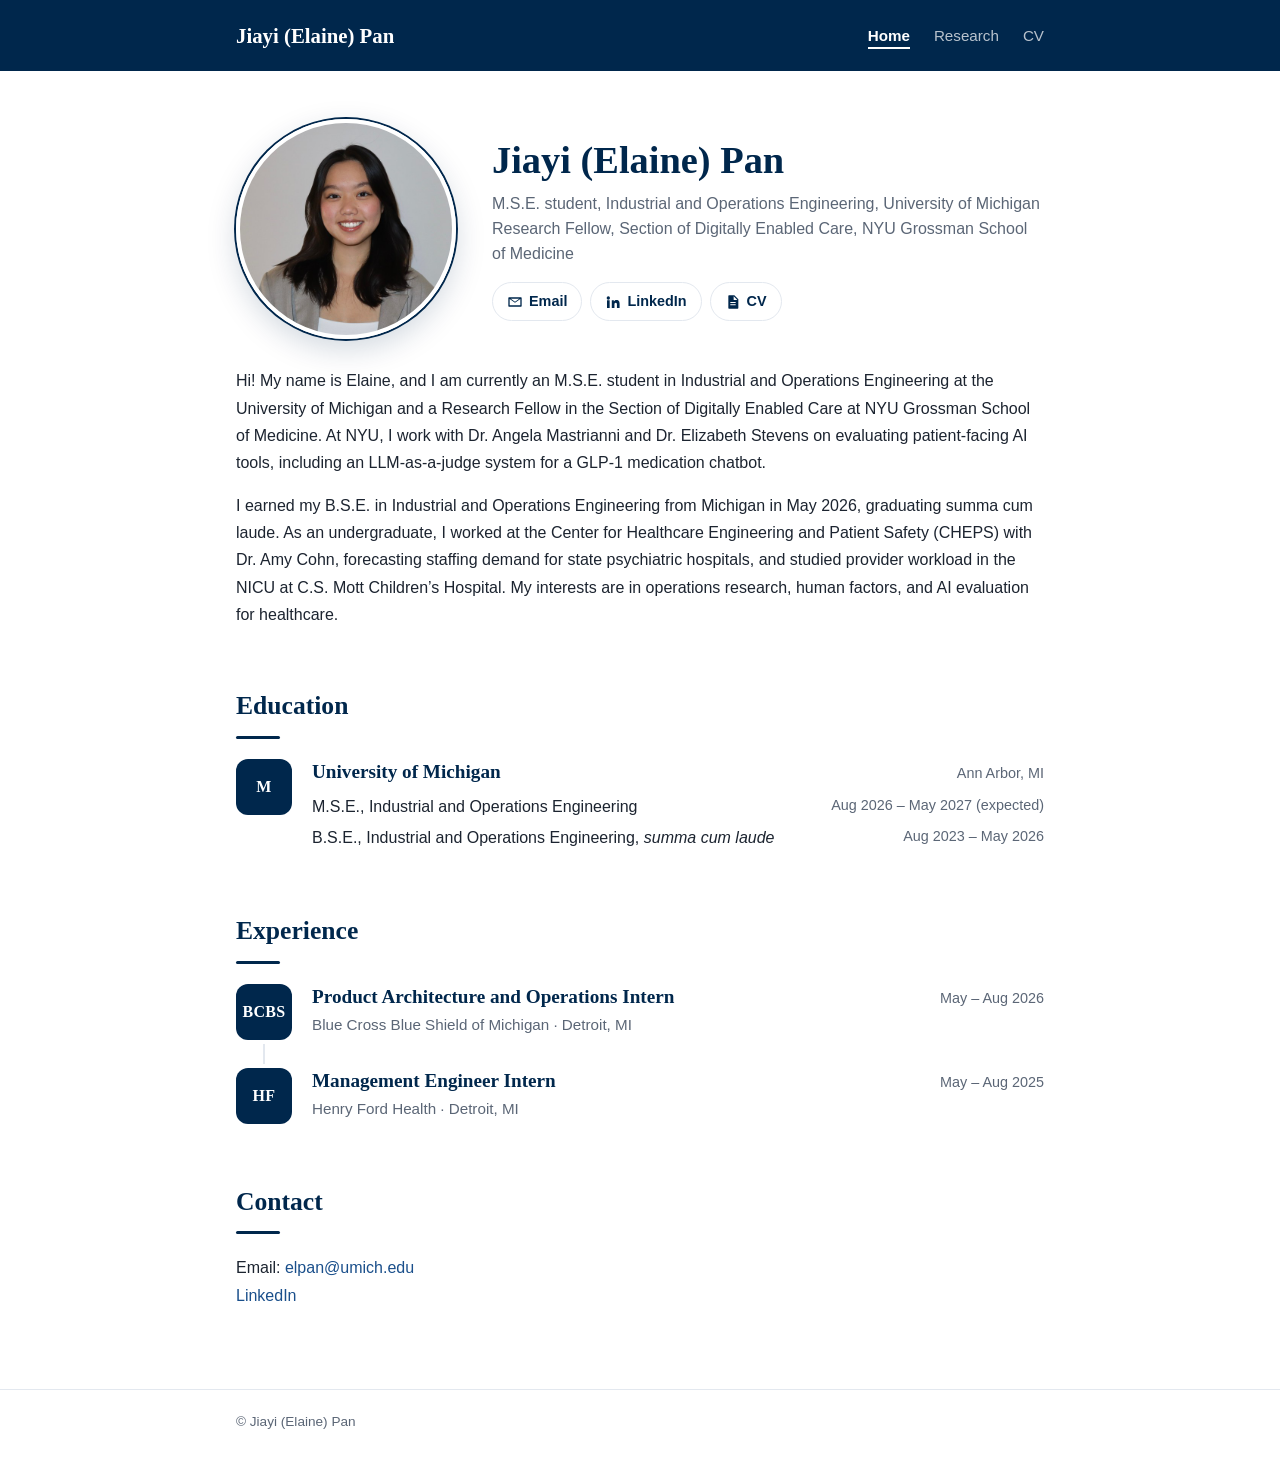
==== index.html @ a6ec43b1 "Restyle site in Michigan blue with timeline and project cards - Michigan blue header, accents and he" ====
<!doctype html>
<html lang="en">
<head>
  <meta charset="utf-8">
  <meta name="viewport" content="width=device-width, initial-scale=1">
  <title>Jiayi (Elaine) Pan</title>
  <meta name="description" content="Jiayi (Elaine) Pan: M.S.E. student in Industrial and Operations Engineering at the University of Michigan and Research Fellow at NYU Grossman School of Medicine.">
  <link rel="preload" href="assets/fonts/newsreader-latin-600-normal.woff2" as="font" type="font/woff2" crossorigin>
  <link rel="stylesheet" href="assets/css/style.css">
</head>
<body>
  <header class="site-header">
    <div class="inner">
      <a class="site-title" href="./">Jiayi (Elaine) Pan</a>
      <nav class="site-nav">
        <a href="./" aria-current="page">Home</a>
        <a href="research.html">Research</a>
        <a href="cv.html">CV</a>
      </nav>
    </div>
  </header>

  <main>
    <section class="profile">
      <img src="assets/img/profile.jpg" alt="Photo of Jiayi (Elaine) Pan" onerror="this.remove()">
      <div>
        <h1>Jiayi (Elaine) Pan</h1>
        <p class="subtitle">M.S.E. student, Industrial and Operations Engineering, University of Michigan<br>
          Research Fellow, Section of Digitally Enabled Care, NYU Grossman School of Medicine</p>
        <div class="links">
          <a href="mailto:elpan@umich.edu"><svg viewBox="0 0 24 24" aria-hidden="true"><path d="M3 5h18a1 1 0 0 1 1 1v12a1 1 0 0 1-1 1H3a1 1 0 0 1-1-1V6a1 1 0 0 1 1-1Zm1 2.4V17h16V7.4l-8 5.6-8-5.6ZM5.6 7 12 11.5 18.4 7H5.6Z"/></svg>Email</a>
          <a href="https://www.linkedin.com/in/elaine-pan-384683247"><svg viewBox="0 0 24 24" aria-hidden="true"><path d="M4.98 3.5a2.5 2.5 0 1 1 0 5 2.5 2.5 0 0 1 0-5ZM3 9.5h4V21H3V9.5Zm6.5 0h3.8v1.6h.06c.53-1 1.83-2.06 3.77-2.06 4.03 0 4.77 2.65 4.77 6.1V21h-4v-5.2c0-1.24-.02-2.84-1.73-2.84-1.73 0-2 1.35-2 2.75V21h-4V9.5Z"/></svg>LinkedIn</a>
          <a href="cv.html"><svg viewBox="0 0 24 24" aria-hidden="true"><path d="M6 2h8l6 6v13a1 1 0 0 1-1 1H6a1 1 0 0 1-1-1V3a1 1 0 0 1 1-1Zm7 1.5V9h5.5L13 3.5ZM8 12v1.6h8V12H8Zm0 3.4V17h8v-1.6H8Z"/></svg>CV</a>
        </div>
      </div>
    </section>

    <p>Hi! My name is Elaine, and I am currently an M.S.E. student in Industrial and Operations Engineering at the University of Michigan and a Research Fellow in the Section of Digitally Enabled Care at NYU Grossman School of Medicine. At NYU, I work with Dr. Angela Mastrianni and Dr. Elizabeth Stevens on evaluating patient-facing AI tools, including an LLM-as-a-judge system for a GLP-1 medication chatbot.</p>
    <p>I earned my B.S.E. in Industrial and Operations Engineering from Michigan in May 2026, graduating summa cum laude. As an undergraduate, I worked at the Center for Healthcare Engineering and Patient Safety (CHEPS) with Dr. Amy Cohn, forecasting staffing demand for state psychiatric hospitals, and studied provider workload in the NICU at C.S. Mott Children&rsquo;s Hospital. My interests are in operations research, human factors, and AI evaluation for healthcare.</p>

    <h2>Education</h2>
    <ol class="timeline">
      <li>
        <div class="tl-logo" aria-hidden="true">M<img src="assets/img/logos/umich.png" alt="" onerror="this.remove()"></div>
        <div class="tl-body">
          <div class="tl-head"><h3>University of Michigan</h3><span class="tl-date">Ann Arbor, MI</span></div>
          <ul class="tl-degrees">
            <li><span>M.S.E., Industrial and Operations Engineering</span><span class="tl-date">Aug 2026 &ndash; May 2027 (expected)</span></li>
            <li><span>B.S.E., Industrial and Operations Engineering, <em>summa cum laude</em></span><span class="tl-date">Aug 2023 &ndash; May 2026</span></li>
          </ul>
        </div>
      </li>
    </ol>

    <h2>Experience</h2>
    <ol class="timeline">
      <li>
        <div class="tl-logo" aria-hidden="true">BCBS<img src="assets/img/logos/bcbsm.png" alt="" onerror="this.remove()"></div>
        <div class="tl-body">
          <div class="tl-head"><h3>Product Architecture and Operations Intern</h3><span class="tl-date">May &ndash; Aug 2026</span></div>
          <p class="tl-sub">Blue Cross Blue Shield of Michigan &middot; Detroit, MI</p>
        </div>
      </li>
      <li>
        <div class="tl-logo" aria-hidden="true">HF<img src="assets/img/logos/henryford.png" alt="" onerror="this.remove()"></div>
        <div class="tl-body">
          <div class="tl-head"><h3>Management Engineer Intern</h3><span class="tl-date">May &ndash; Aug 2025</span></div>
          <p class="tl-sub">Henry Ford Health &middot; Detroit, MI</p>
        </div>
      </li>
    </ol>

    <h2>Contact</h2>
    <p>
      Email: <a href="mailto:elpan@umich.edu">elpan@umich.edu</a><br>
      <a href="https://www.linkedin.com/in/elaine-pan-384683247">LinkedIn</a>
    </p>
  </main>

  <footer class="site-footer">
    <div class="inner">&copy; Jiayi (Elaine) Pan</div>
  </footer>
</body>
</html>
---- assets/css/style.css ----
@font-face {
  font-family: "Newsreader";
  src: url("../fonts/newsreader-latin-500-normal.woff2") format("woff2");
  font-weight: 500;
  font-display: swap;
}
@font-face {
  font-family: "Newsreader";
  src: url("../fonts/newsreader-latin-600-normal.woff2") format("woff2");
  font-weight: 600;
  font-display: swap;
}
@font-face {
  font-family: "Inter";
  src: url("../fonts/inter-latin-400-normal.woff2") format("woff2");
  font-weight: 400;
  font-display: swap;
}
@font-face {
  font-family: "Inter";
  src: url("../fonts/inter-latin-600-normal.woff2") format("woff2");
  font-weight: 600;
  font-display: swap;
}

:root {
  --blue: #00274c;        /* Michigan blue */
  --bg: #ffffff;
  --surface: #f5f7fa;
  --text: #1c2430;
  --muted: #5b6676;
  --heading: var(--blue);
  --accent: var(--blue);
  --link: #1a4f8b;
  --border: #e3e8ef;
  --header-bg: var(--blue);
  --header-text: #ffffff;
  --serif: "Newsreader", Georgia, "Times New Roman", serif;
  --sans: "Inter", -apple-system, BlinkMacSystemFont, "Segoe UI", Roboto, "Helvetica Neue", Arial, sans-serif;
}
@media (prefers-color-scheme: dark) {
  :root {
    --bg: #0d1520;
    --surface: #152132;
    --text: #e4e9f0;
    --muted: #9aa8ba;
    --heading: #cfe0f5;
    --accent: #7fa6d6;
    --link: #8db8ec;
    --border: #243246;
    --header-bg: #00274c;
  }
}

* { box-sizing: border-box; }
html { -webkit-text-size-adjust: 100%; }
body {
  margin: 0;
  background: var(--bg);
  color: var(--text);
  font: 16px/1.7 var(--sans);
}
a { color: var(--link); text-decoration: none; }
a:hover { text-decoration: underline; }

/* Header */
.site-header { background: var(--header-bg); }
.site-header .inner,
main,
.site-footer .inner {
  max-width: 840px;
  margin: 0 auto;
  padding: 0 16px;
}
.site-header .inner {
  display: flex;
  flex-wrap: wrap;
  align-items: center;
  justify-content: space-between;
  gap: 8px 24px;
  padding-top: 18px;
  padding-bottom: 18px;
}
.site-title {
  font-family: var(--serif);
  font-weight: 600;
  font-size: 1.3rem;
  color: var(--header-text);
}
.site-title:hover { text-decoration: none; }
.site-nav { display: flex; flex-wrap: wrap; gap: 4px 24px; }
.site-nav a { color: rgba(255, 255, 255, 0.72); font-size: 0.95rem; }
.site-nav a:hover { color: #fff; text-decoration: none; }
.site-nav a[aria-current="page"] {
  color: #fff;
  font-weight: 600;
  box-shadow: inset 0 -2px 0 #fff;
}

/* Type */
main { padding-top: 48px; padding-bottom: 64px; }
h1, h2, h3 { font-family: var(--serif); color: var(--heading); font-weight: 600; }
h1 { font-size: 2.4rem; line-height: 1.15; margin: 0 0 10px; }
h2 {
  font-size: 1.6rem;
  margin: 56px 0 20px;
}
h2::after {
  content: "";
  display: block;
  width: 44px;
  height: 3px;
  margin-top: 8px;
  background: var(--accent);
  border-radius: 2px;
}
h3 { font-size: 1.2rem; line-height: 1.35; margin: 0; }

/* Profile */
.profile {
  display: flex;
  gap: 36px;
  align-items: center;
  margin-bottom: 28px;
}
.profile img {
  width: 220px;
  height: 220px;
  object-fit: cover;
  border-radius: 50%;
  flex-shrink: 0;
  border: 4px solid var(--bg);
  box-shadow: 0 0 0 2px var(--accent), 0 10px 30px rgba(0, 39, 76, 0.18);
}
.profile .subtitle { color: var(--muted); margin: 0 0 16px; line-height: 1.55; }
.links { display: flex; flex-wrap: wrap; gap: 8px; }
.links a {
  display: inline-flex;
  align-items: center;
  gap: 6px;
  padding: 6px 14px;
  border: 1px solid var(--border);
  border-radius: 999px;
  color: var(--accent);
  font-size: 0.9rem;
  font-weight: 600;
  transition: background 0.15s, color 0.15s, border-color 0.15s;
}
.links a:hover {
  background: var(--accent);
  border-color: var(--accent);
  color: var(--bg);
  text-decoration: none;
}
.links svg { width: 16px; height: 16px; fill: currentColor; }
@media (max-width: 640px) {
  .profile { flex-direction: column; text-align: center; gap: 24px; }
  .links { justify-content: center; }
  h1 { font-size: 2rem; }
}

/* Timeline (education, experience) */
.timeline { list-style: none; margin: 0; padding: 0; position: relative; }
.timeline > li {
  position: relative;
  display: flex;
  gap: 20px;
  padding-bottom: 28px;
}
.timeline > li:last-child { padding-bottom: 0; }
.timeline > li:not(:last-child)::before {
  content: "";
  position: absolute;
  left: 27px;
  top: 60px;
  bottom: 4px;
  width: 2px;
  background: var(--border);
}
.tl-logo {
  position: relative;
  flex-shrink: 0;
  width: 56px;
  height: 56px;
  border-radius: 12px;
  background: var(--blue);
  color: #fff;
  display: grid;
  place-items: center;
  font-family: var(--serif);
  font-weight: 600;
  font-size: 1rem;
  letter-spacing: 0.02em;
  overflow: hidden;
}
.tl-logo img {
  position: absolute;
  inset: 0;
  width: 100%;
  height: 100%;
  object-fit: contain;
  background: #fff;
  padding: 6px;
}
.tl-body { flex: 1; min-width: 0; }
.tl-head {
  display: flex;
  flex-wrap: wrap;
  justify-content: space-between;
  align-items: baseline;
  gap: 0 16px;
}
.tl-date { color: var(--muted); font-size: 0.9rem; white-space: nowrap; }
.tl-sub { color: var(--muted); margin: 2px 0 0; font-size: 0.95rem; }
.tl-degrees { list-style: none; margin: 6px 0 0; padding: 0; }
.tl-degrees li {
  display: flex;
  flex-wrap: wrap;
  justify-content: space-between;
  gap: 0 16px;
  padding: 2px 0;
}

/* Research */
.entries { padding-left: 20px; margin: 0; }
.entries li { margin: 6px 0; }

.project {
  background: var(--surface);
  border: 1px solid var(--border);
  border-left: 4px solid var(--accent);
  border-radius: 10px;
  padding: 22px 24px;
  margin: 0 0 20px;
}
.project .meta {
  display: flex;
  flex-wrap: wrap;
  justify-content: space-between;
  gap: 0 16px;
  color: var(--muted);
  font-size: 0.92rem;
  margin: 6px 0 0;
}
.project .date { white-space: nowrap; }
.project .advisors { color: var(--muted); font-size: 0.92rem; margin: 2px 0 0; }
.project .desc { margin: 12px 0 0; }

h2 + h3.pub-group, .pub-group { font-size: 1.1rem; margin: 28px 0 10px; }
h2 + .pub-group { margin-top: 0; }
.pubs { list-style: none; padding: 0; margin: 0; }
.pubs li {
  padding: 12px 0 12px 16px;
  border-left: 2px solid var(--border);
  margin-bottom: 8px;
}
.pubs .me { font-weight: 600; color: var(--heading); }
.pubs .venue { display: block; color: var(--muted); font-size: 0.92rem; margin-top: 2px; }

/* CV */
.cv-frame {
  width: 100%;
  height: 80vh;
  border: 1px solid var(--border);
  border-radius: 10px;
  margin-top: 16px;
}

/* Footer */
.site-footer { border-top: 1px solid var(--border); color: var(--muted); font-size: 0.85rem; }
.site-footer .inner { padding-top: 20px; padding-bottom: 28px; }
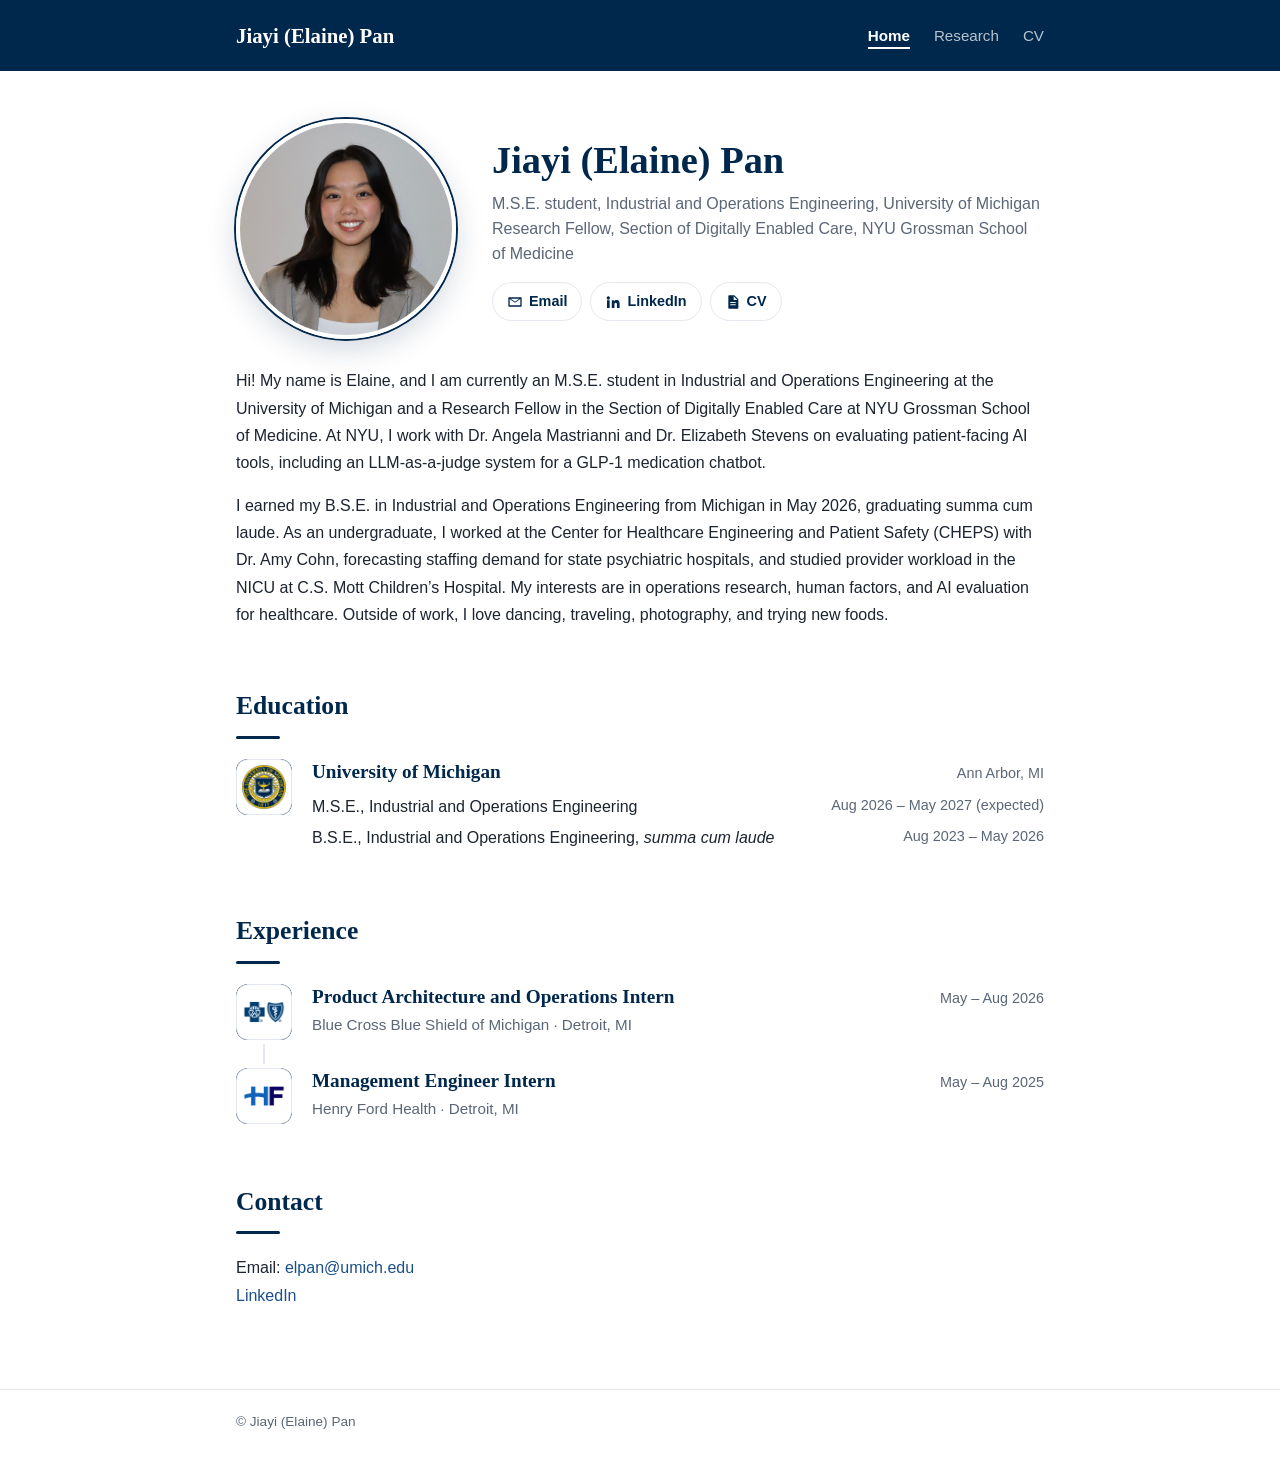
==== commit 11ddcc23: "Add hobbies to bio Co-Authored-By: Claude Opus 5.5 <noreply@anthropic.com> Claude-Session: https://c" ====
--- a/index.html
+++ b/index.html
@@ -36,7 +36,7 @@
     </section>
 
     <p>Hi! My name is Elaine, and I am currently an M.S.E. student in Industrial and Operations Engineering at the University of Michigan and a Research Fellow in the Section of Digitally Enabled Care at NYU Grossman School of Medicine. At NYU, I work with Dr. Angela Mastrianni and Dr. Elizabeth Stevens on evaluating patient-facing AI tools, including an LLM-as-a-judge system for a GLP-1 medication chatbot.</p>
-    <p>I earned my B.S.E. in Industrial and Operations Engineering from Michigan in May 2026, graduating summa cum laude. As an undergraduate, I worked at the Center for Healthcare Engineering and Patient Safety (CHEPS) with Dr. Amy Cohn, forecasting staffing demand for state psychiatric hospitals, and studied provider workload in the NICU at C.S. Mott Children&rsquo;s Hospital. My interests are in operations research, human factors, and AI evaluation for healthcare.</p>
+    <p>I earned my B.S.E. in Industrial and Operations Engineering from Michigan in May 2026, graduating summa cum laude. As an undergraduate, I worked at the Center for Healthcare Engineering and Patient Safety (CHEPS) with Dr. Amy Cohn, forecasting staffing demand for state psychiatric hospitals, and studied provider workload in the NICU at C.S. Mott Children&rsquo;s Hospital. My interests are in operations research, human factors, and AI evaluation for healthcare. Outside of work, I love dancing, traveling, photography, and trying new foods.</p>
 
     <h2>Education</h2>
     <ol class="timeline">
--- a/assets/css/style.css
+++ b/assets/css/style.css
@@ -200,7 +200,9 @@
   height: 100%;
   object-fit: contain;
   background: #fff;
-  padding: 6px;
+  padding: 5px;
+  border: 1px solid var(--border);
+  border-radius: 12px;
 }
 .tl-body { flex: 1; min-width: 0; }
 .tl-head {
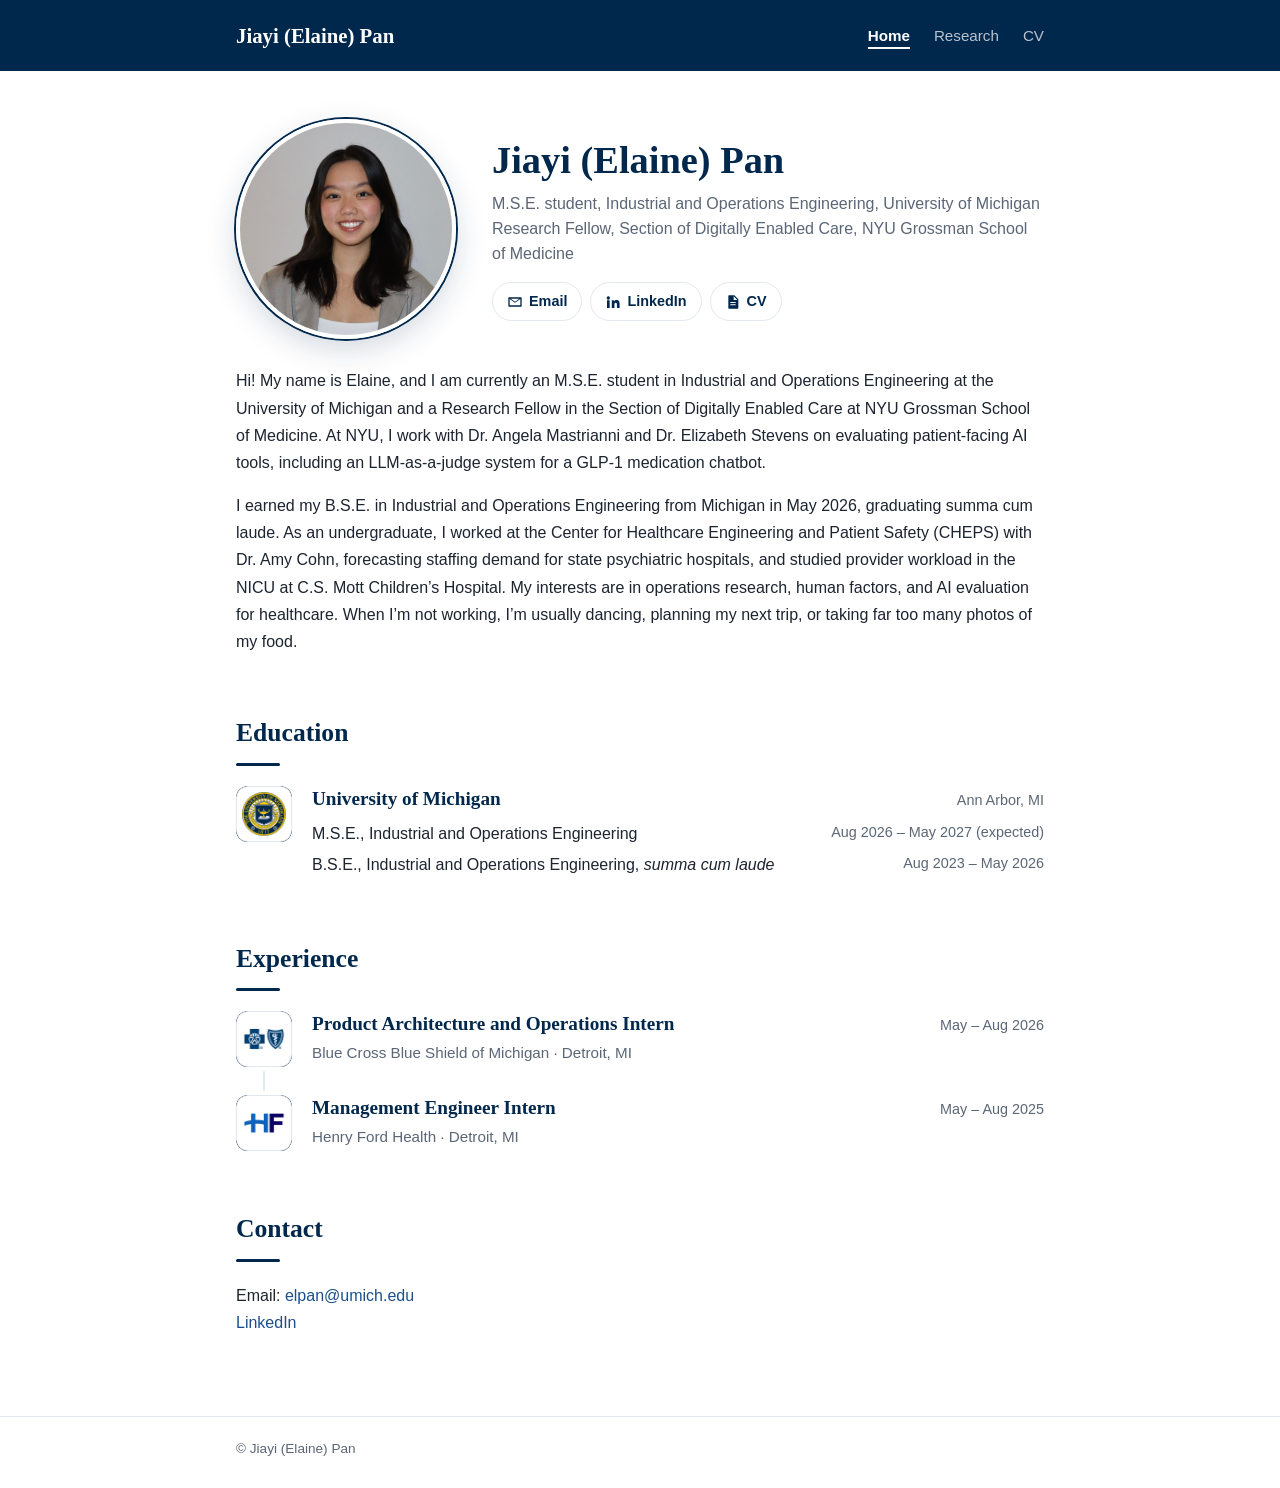
==== commit 13973fc9: "Update fun sentence in bio Co-Authored-By: Claude Opus 5.5 <noreply@anthropic.com> Claude-Session: h" ====
--- a/index.html
+++ b/index.html
@@ -6,7 +6,7 @@
   <title>Jiayi (Elaine) Pan</title>
   <meta name="description" content="Jiayi (Elaine) Pan: M.S.E. student in Industrial and Operations Engineering at the University of Michigan and Research Fellow at NYU Grossman School of Medicine.">
   <link rel="preload" href="assets/fonts/newsreader-latin-600-normal.woff2" as="font" type="font/woff2" crossorigin>
-  <link rel="stylesheet" href="assets/css/style.css">
+  <link rel="stylesheet" href="assets/css/style.css?v=2">
 </head>
 <body>
   <header class="site-header">
@@ -36,7 +36,7 @@
     </section>
 
     <p>Hi! My name is Elaine, and I am currently an M.S.E. student in Industrial and Operations Engineering at the University of Michigan and a Research Fellow in the Section of Digitally Enabled Care at NYU Grossman School of Medicine. At NYU, I work with Dr. Angela Mastrianni and Dr. Elizabeth Stevens on evaluating patient-facing AI tools, including an LLM-as-a-judge system for a GLP-1 medication chatbot.</p>
-    <p>I earned my B.S.E. in Industrial and Operations Engineering from Michigan in May 2026, graduating summa cum laude. As an undergraduate, I worked at the Center for Healthcare Engineering and Patient Safety (CHEPS) with Dr. Amy Cohn, forecasting staffing demand for state psychiatric hospitals, and studied provider workload in the NICU at C.S. Mott Children&rsquo;s Hospital. My interests are in operations research, human factors, and AI evaluation for healthcare. Outside of work, I love dancing, traveling, photography, and trying new foods.</p>
+    <p>I earned my B.S.E. in Industrial and Operations Engineering from Michigan in May 2026, graduating summa cum laude. As an undergraduate, I worked at the Center for Healthcare Engineering and Patient Safety (CHEPS) with Dr. Amy Cohn, forecasting staffing demand for state psychiatric hospitals, and studied provider workload in the NICU at C.S. Mott Children&rsquo;s Hospital. My interests are in operations research, human factors, and AI evaluation for healthcare. When I&rsquo;m not working, I&rsquo;m usually dancing, planning my next trip, or taking far too many photos of my food.</p>
 
     <h2>Education</h2>
     <ol class="timeline">
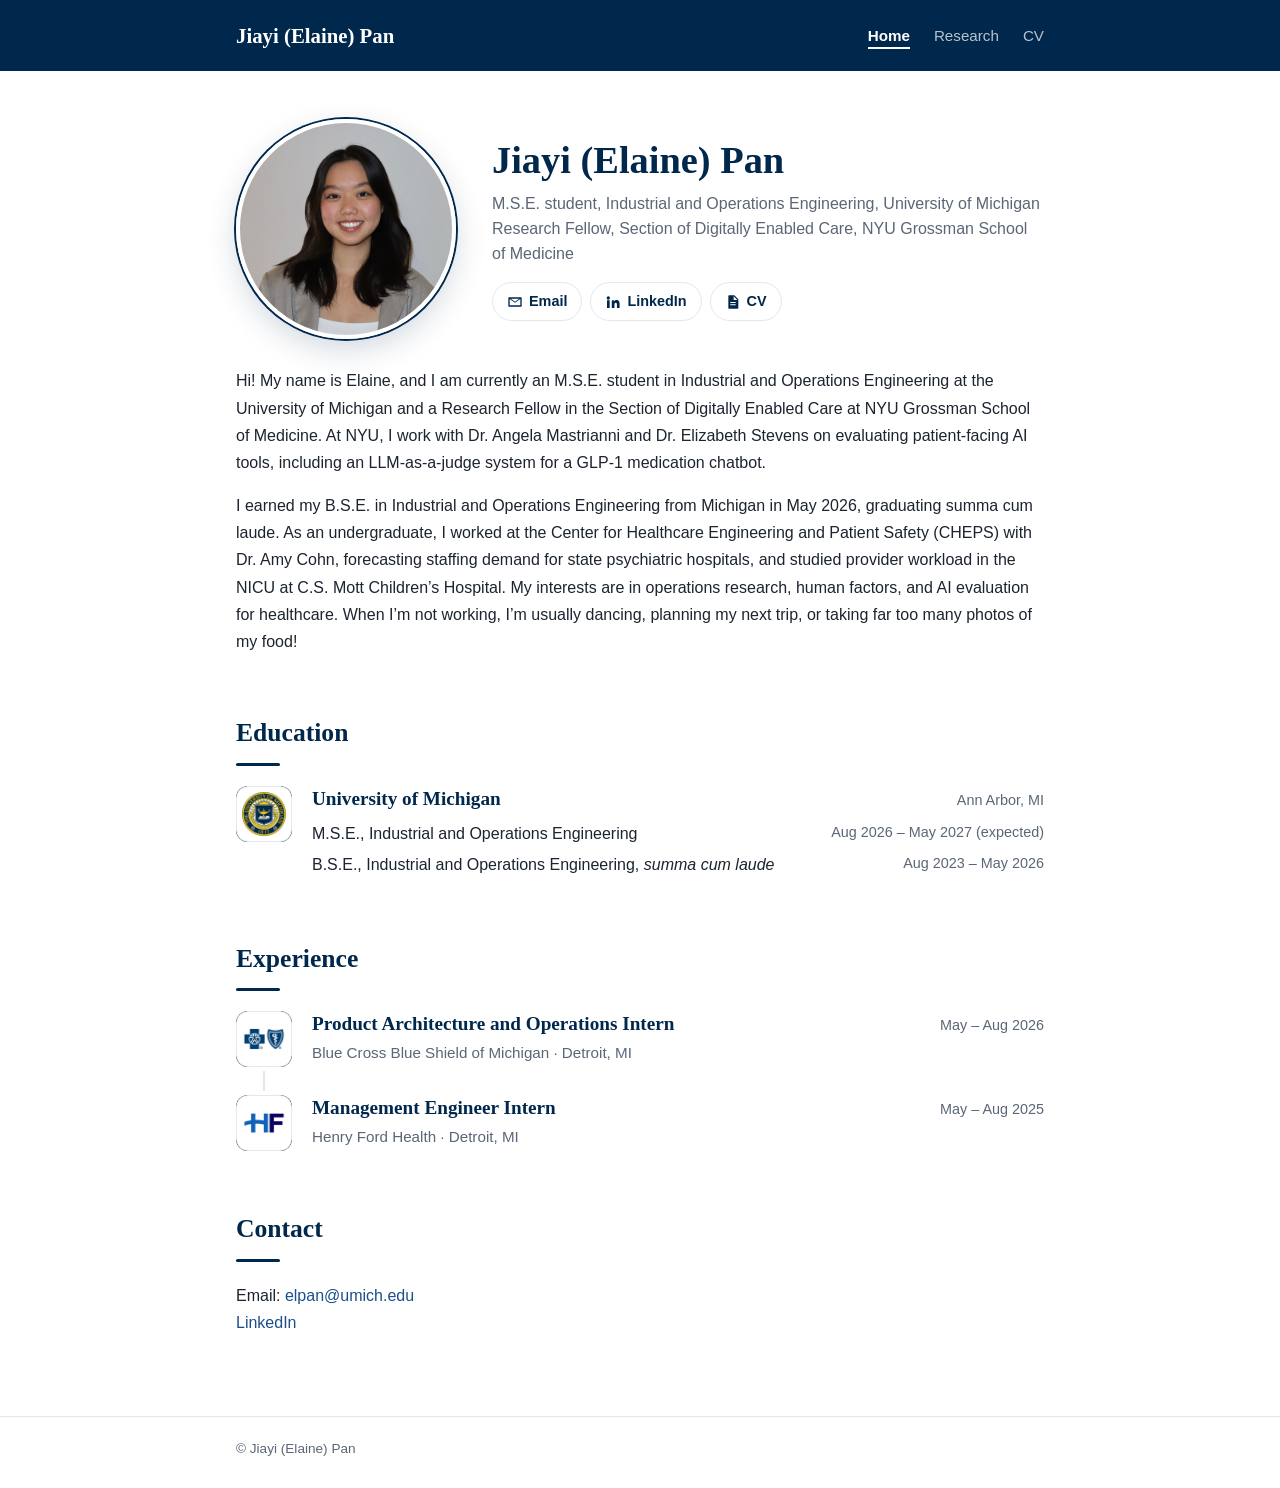
==== commit 7a27a5c0: "End bio fun sentence with an exclamation mark Co-Authored-By: Claude Opus 5.5 <noreply@anthropic.com" ====
--- a/index.html
+++ b/index.html
@@ -36,7 +36,7 @@
     </section>
 
     <p>Hi! My name is Elaine, and I am currently an M.S.E. student in Industrial and Operations Engineering at the University of Michigan and a Research Fellow in the Section of Digitally Enabled Care at NYU Grossman School of Medicine. At NYU, I work with Dr. Angela Mastrianni and Dr. Elizabeth Stevens on evaluating patient-facing AI tools, including an LLM-as-a-judge system for a GLP-1 medication chatbot.</p>
-    <p>I earned my B.S.E. in Industrial and Operations Engineering from Michigan in May 2026, graduating summa cum laude. As an undergraduate, I worked at the Center for Healthcare Engineering and Patient Safety (CHEPS) with Dr. Amy Cohn, forecasting staffing demand for state psychiatric hospitals, and studied provider workload in the NICU at C.S. Mott Children&rsquo;s Hospital. My interests are in operations research, human factors, and AI evaluation for healthcare. When I&rsquo;m not working, I&rsquo;m usually dancing, planning my next trip, or taking far too many photos of my food.</p>
+    <p>I earned my B.S.E. in Industrial and Operations Engineering from Michigan in May 2026, graduating summa cum laude. As an undergraduate, I worked at the Center for Healthcare Engineering and Patient Safety (CHEPS) with Dr. Amy Cohn, forecasting staffing demand for state psychiatric hospitals, and studied provider workload in the NICU at C.S. Mott Children&rsquo;s Hospital. My interests are in operations research, human factors, and AI evaluation for healthcare. When I&rsquo;m not working, I&rsquo;m usually dancing, planning my next trip, or taking far too many photos of my food!</p>
 
     <h2>Education</h2>
     <ol class="timeline">
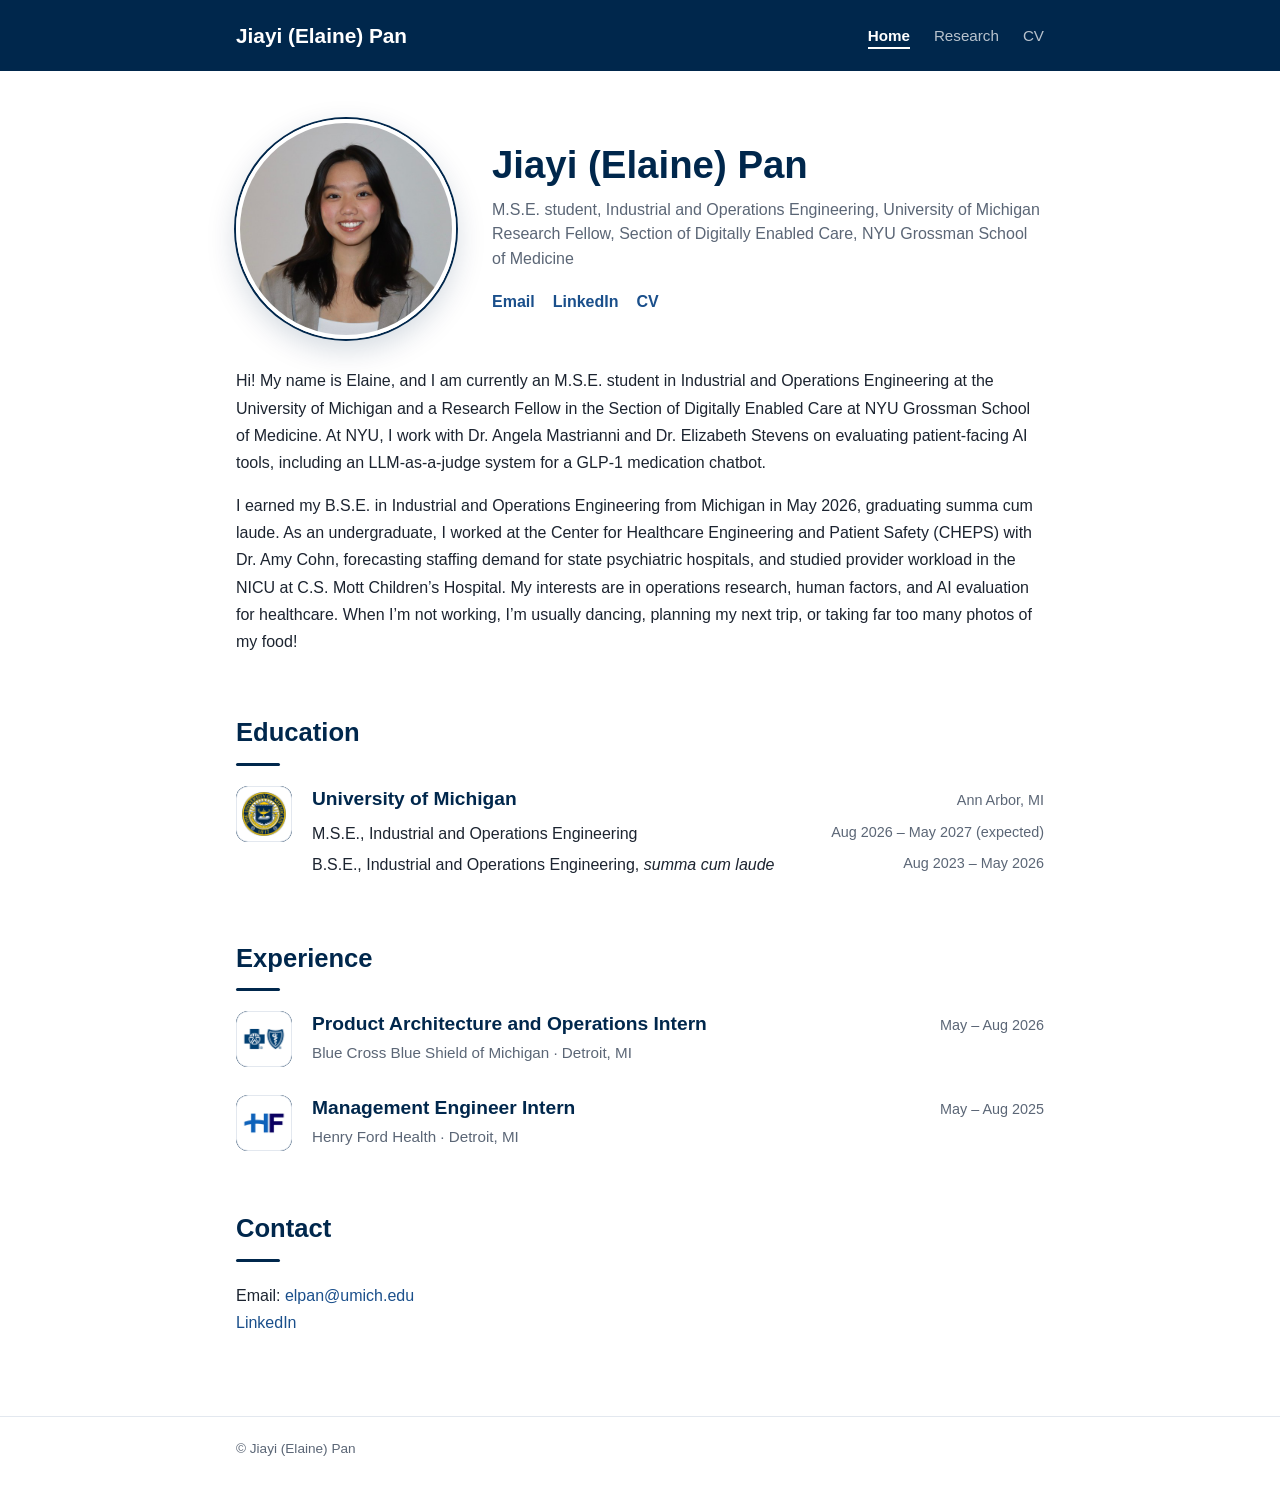
==== commit 6039eae4: "Simplify styling: plain text links, system font, no project boxes - Email/LinkedIn/CV back to plain " ====
--- a/index.html
+++ b/index.html
@@ -5,8 +5,7 @@
   <meta name="viewport" content="width=device-width, initial-scale=1">
   <title>Jiayi (Elaine) Pan</title>
   <meta name="description" content="Jiayi (Elaine) Pan: M.S.E. student in Industrial and Operations Engineering at the University of Michigan and Research Fellow at NYU Grossman School of Medicine.">
-  <link rel="preload" href="assets/fonts/newsreader-latin-600-normal.woff2" as="font" type="font/woff2" crossorigin>
-  <link rel="stylesheet" href="assets/css/style.css?v=2">
+  <link rel="stylesheet" href="assets/css/style.css?v=3">
 </head>
 <body>
   <header class="site-header">
@@ -28,9 +27,9 @@
         <p class="subtitle">M.S.E. student, Industrial and Operations Engineering, University of Michigan<br>
           Research Fellow, Section of Digitally Enabled Care, NYU Grossman School of Medicine</p>
         <div class="links">
-          <a href="mailto:elpan@umich.edu"><svg viewBox="0 0 24 24" aria-hidden="true"><path d="M3 5h18a1 1 0 0 1 1 1v12a1 1 0 0 1-1 1H3a1 1 0 0 1-1-1V6a1 1 0 0 1 1-1Zm1 2.4V17h16V7.4l-8 5.6-8-5.6ZM5.6 7 12 11.5 18.4 7H5.6Z"/></svg>Email</a>
-          <a href="https://www.linkedin.com/in/elaine-pan-384683247"><svg viewBox="0 0 24 24" aria-hidden="true"><path d="M4.98 3.5a2.5 2.5 0 1 1 0 5 2.5 2.5 0 0 1 0-5ZM3 9.5h4V21H3V9.5Zm6.5 0h3.8v1.6h.06c.53-1 1.83-2.06 3.77-2.06 4.03 0 4.77 2.65 4.77 6.1V21h-4v-5.2c0-1.24-.02-2.84-1.73-2.84-1.73 0-2 1.35-2 2.75V21h-4V9.5Z"/></svg>LinkedIn</a>
-          <a href="cv.html"><svg viewBox="0 0 24 24" aria-hidden="true"><path d="M6 2h8l6 6v13a1 1 0 0 1-1 1H6a1 1 0 0 1-1-1V3a1 1 0 0 1 1-1Zm7 1.5V9h5.5L13 3.5ZM8 12v1.6h8V12H8Zm0 3.4V17h8v-1.6H8Z"/></svg>CV</a>
+          <a href="mailto:elpan@umich.edu">Email</a>
+          <a href="https://www.linkedin.com/in/elaine-pan-384683247">LinkedIn</a>
+          <a href="cv.html">CV</a>
         </div>
       </div>
     </section>
--- a/assets/css/style.css
+++ b/assets/css/style.css
@@ -1,32 +1,6 @@
-@font-face {
-  font-family: "Newsreader";
-  src: url("../fonts/newsreader-latin-500-normal.woff2") format("woff2");
-  font-weight: 500;
-  font-display: swap;
-}
-@font-face {
-  font-family: "Newsreader";
-  src: url("../fonts/newsreader-latin-600-normal.woff2") format("woff2");
-  font-weight: 600;
-  font-display: swap;
-}
-@font-face {
-  font-family: "Inter";
-  src: url("../fonts/inter-latin-400-normal.woff2") format("woff2");
-  font-weight: 400;
-  font-display: swap;
-}
-@font-face {
-  font-family: "Inter";
-  src: url("../fonts/inter-latin-600-normal.woff2") format("woff2");
-  font-weight: 600;
-  font-display: swap;
-}
-
 :root {
   --blue: #00274c;        /* Michigan blue */
   --bg: #ffffff;
-  --surface: #f5f7fa;
   --text: #1c2430;
   --muted: #5b6676;
   --heading: var(--blue);
@@ -35,13 +9,11 @@
   --border: #e3e8ef;
   --header-bg: var(--blue);
   --header-text: #ffffff;
-  --serif: "Newsreader", Georgia, "Times New Roman", serif;
-  --sans: "Inter", -apple-system, BlinkMacSystemFont, "Segoe UI", Roboto, "Helvetica Neue", Arial, sans-serif;
+  --sans: -apple-system, BlinkMacSystemFont, "Segoe UI", Roboto, "Helvetica Neue", Arial, sans-serif;
 }
 @media (prefers-color-scheme: dark) {
   :root {
     --bg: #0d1520;
-    --surface: #152132;
     --text: #e4e9f0;
     --muted: #9aa8ba;
     --heading: #cfe0f5;
@@ -82,8 +54,7 @@
   padding-bottom: 18px;
 }
 .site-title {
-  font-family: var(--serif);
-  font-weight: 600;
+    font-weight: 600;
   font-size: 1.3rem;
   color: var(--header-text);
 }
@@ -99,7 +70,7 @@
 
 /* Type */
 main { padding-top: 48px; padding-bottom: 64px; }
-h1, h2, h3 { font-family: var(--serif); color: var(--heading); font-weight: 600; }
+h1, h2, h3 { color: var(--heading); font-weight: 600; }
 h1 { font-size: 2.4rem; line-height: 1.15; margin: 0 0 10px; }
 h2 {
   font-size: 1.6rem;
@@ -133,26 +104,8 @@
   box-shadow: 0 0 0 2px var(--accent), 0 10px 30px rgba(0, 39, 76, 0.18);
 }
 .profile .subtitle { color: var(--muted); margin: 0 0 16px; line-height: 1.55; }
-.links { display: flex; flex-wrap: wrap; gap: 8px; }
-.links a {
-  display: inline-flex;
-  align-items: center;
-  gap: 6px;
-  padding: 6px 14px;
-  border: 1px solid var(--border);
-  border-radius: 999px;
-  color: var(--accent);
-  font-size: 0.9rem;
-  font-weight: 600;
-  transition: background 0.15s, color 0.15s, border-color 0.15s;
-}
-.links a:hover {
-  background: var(--accent);
-  border-color: var(--accent);
-  color: var(--bg);
-  text-decoration: none;
-}
-.links svg { width: 16px; height: 16px; fill: currentColor; }
+.links { display: flex; flex-wrap: wrap; gap: 6px 18px; }
+.links a { font-weight: 600; }
 @media (max-width: 640px) {
   .profile { flex-direction: column; text-align: center; gap: 24px; }
   .links { justify-content: center; }
@@ -168,15 +121,6 @@
   padding-bottom: 28px;
 }
 .timeline > li:last-child { padding-bottom: 0; }
-.timeline > li:not(:last-child)::before {
-  content: "";
-  position: absolute;
-  left: 27px;
-  top: 60px;
-  bottom: 4px;
-  width: 2px;
-  background: var(--border);
-}
 .tl-logo {
   position: relative;
   flex-shrink: 0;
@@ -187,8 +131,7 @@
   color: #fff;
   display: grid;
   place-items: center;
-  font-family: var(--serif);
-  font-weight: 600;
+    font-weight: 600;
   font-size: 1rem;
   letter-spacing: 0.02em;
   overflow: hidden;
@@ -227,14 +170,7 @@
 .entries { padding-left: 20px; margin: 0; }
 .entries li { margin: 6px 0; }
 
-.project {
-  background: var(--surface);
-  border: 1px solid var(--border);
-  border-left: 4px solid var(--accent);
-  border-radius: 10px;
-  padding: 22px 24px;
-  margin: 0 0 20px;
-}
+.project { margin: 0 0 36px; }
 .project .meta {
   display: flex;
   flex-wrap: wrap;
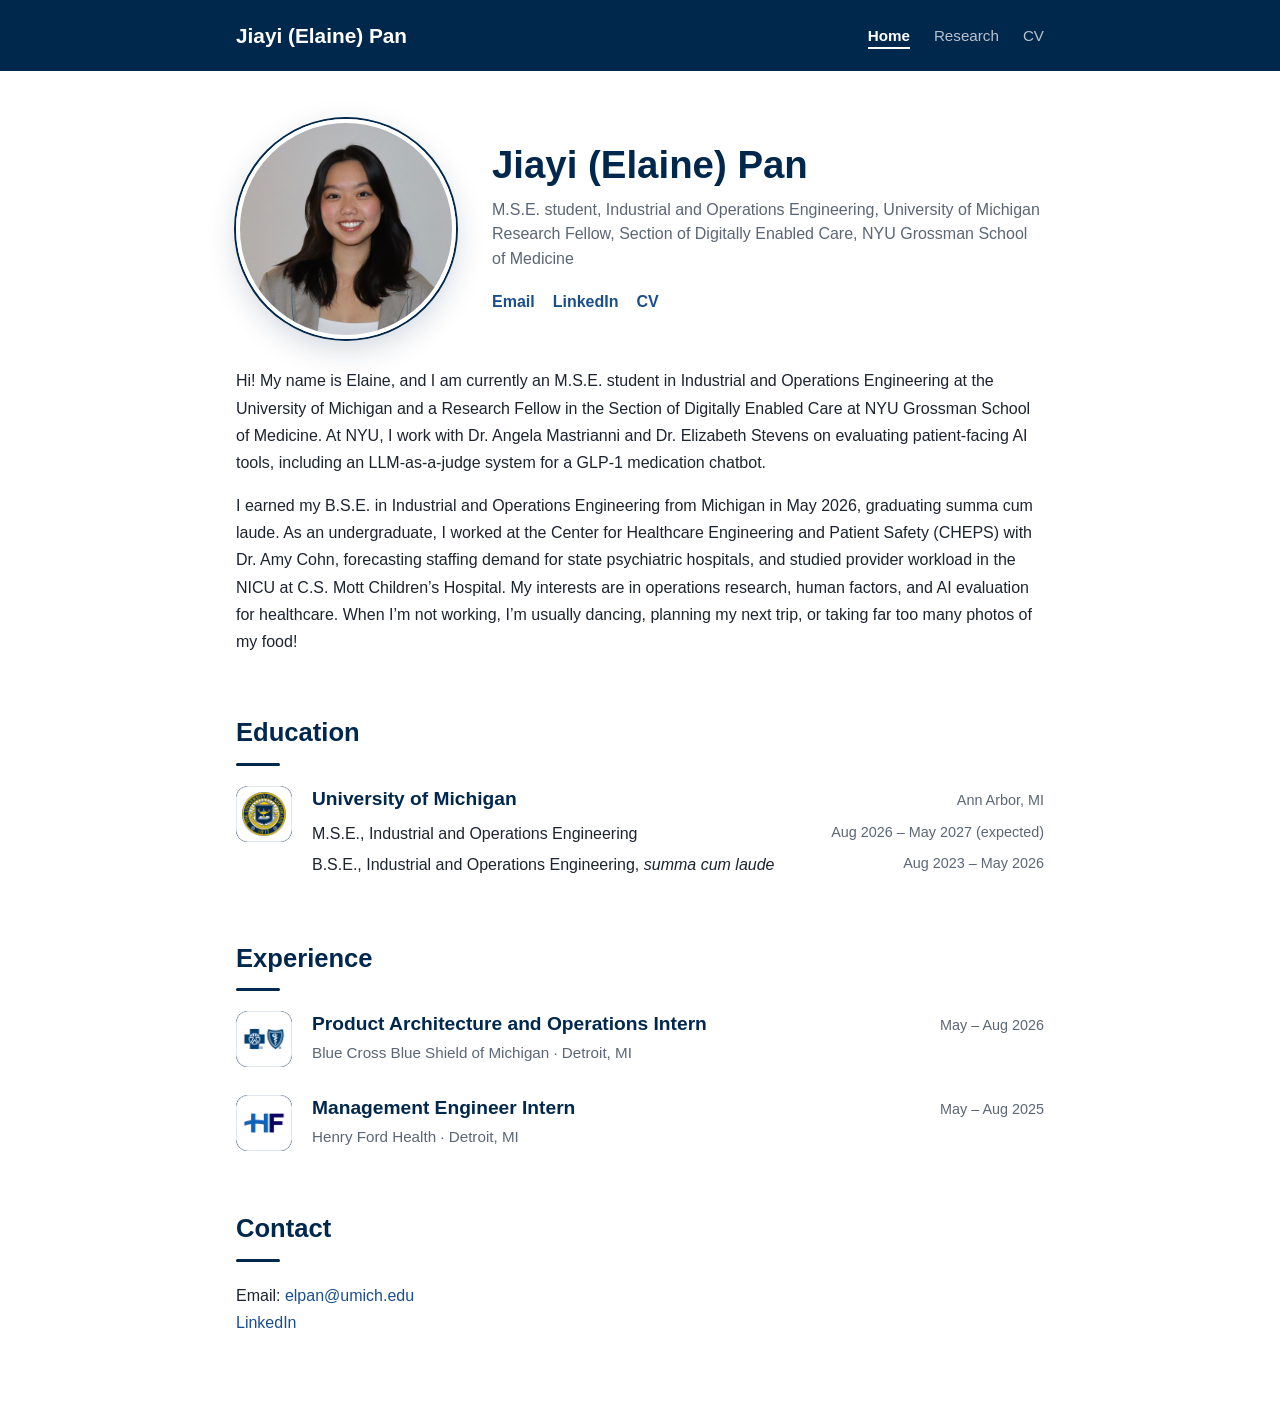
==== commit 1834a57a: "Remove publication side lines and copyright footer Co-Authored-By: Claude Opus 5.5 <noreply@anthropi" ====
--- a/index.html
+++ b/index.html
@@ -5,7 +5,7 @@
   <meta name="viewport" content="width=device-width, initial-scale=1">
   <title>Jiayi (Elaine) Pan</title>
   <meta name="description" content="Jiayi (Elaine) Pan: M.S.E. student in Industrial and Operations Engineering at the University of Michigan and Research Fellow at NYU Grossman School of Medicine.">
-  <link rel="stylesheet" href="assets/css/style.css?v=3">
+  <link rel="stylesheet" href="assets/css/style.css?v=4">
 </head>
 <body>
   <header class="site-header">
@@ -75,9 +75,5 @@
       <a href="https://www.linkedin.com/in/elaine-pan-384683247">LinkedIn</a>
     </p>
   </main>
-
-  <footer class="site-footer">
-    <div class="inner">&copy; Jiayi (Elaine) Pan</div>
-  </footer>
 </body>
 </html>
--- a/assets/css/style.css
+++ b/assets/css/style.css
@@ -38,8 +38,7 @@
 /* Header */
 .site-header { background: var(--header-bg); }
 .site-header .inner,
-main,
-.site-footer .inner {
+main {
   max-width: 840px;
   margin: 0 auto;
   padding: 0 16px;
@@ -187,11 +186,7 @@
 h2 + h3.pub-group, .pub-group { font-size: 1.1rem; margin: 28px 0 10px; }
 h2 + .pub-group { margin-top: 0; }
 .pubs { list-style: none; padding: 0; margin: 0; }
-.pubs li {
-  padding: 12px 0 12px 16px;
-  border-left: 2px solid var(--border);
-  margin-bottom: 8px;
-}
+.pubs li { margin-bottom: 18px; }
 .pubs .me { font-weight: 600; color: var(--heading); }
 .pubs .venue { display: block; color: var(--muted); font-size: 0.92rem; margin-top: 2px; }
 
@@ -204,6 +199,3 @@
   margin-top: 16px;
 }
 
-/* Footer */
-.site-footer { border-top: 1px solid var(--border); color: var(--muted); font-size: 0.85rem; }
-.site-footer .inner { padding-top: 20px; padding-bottom: 28px; }
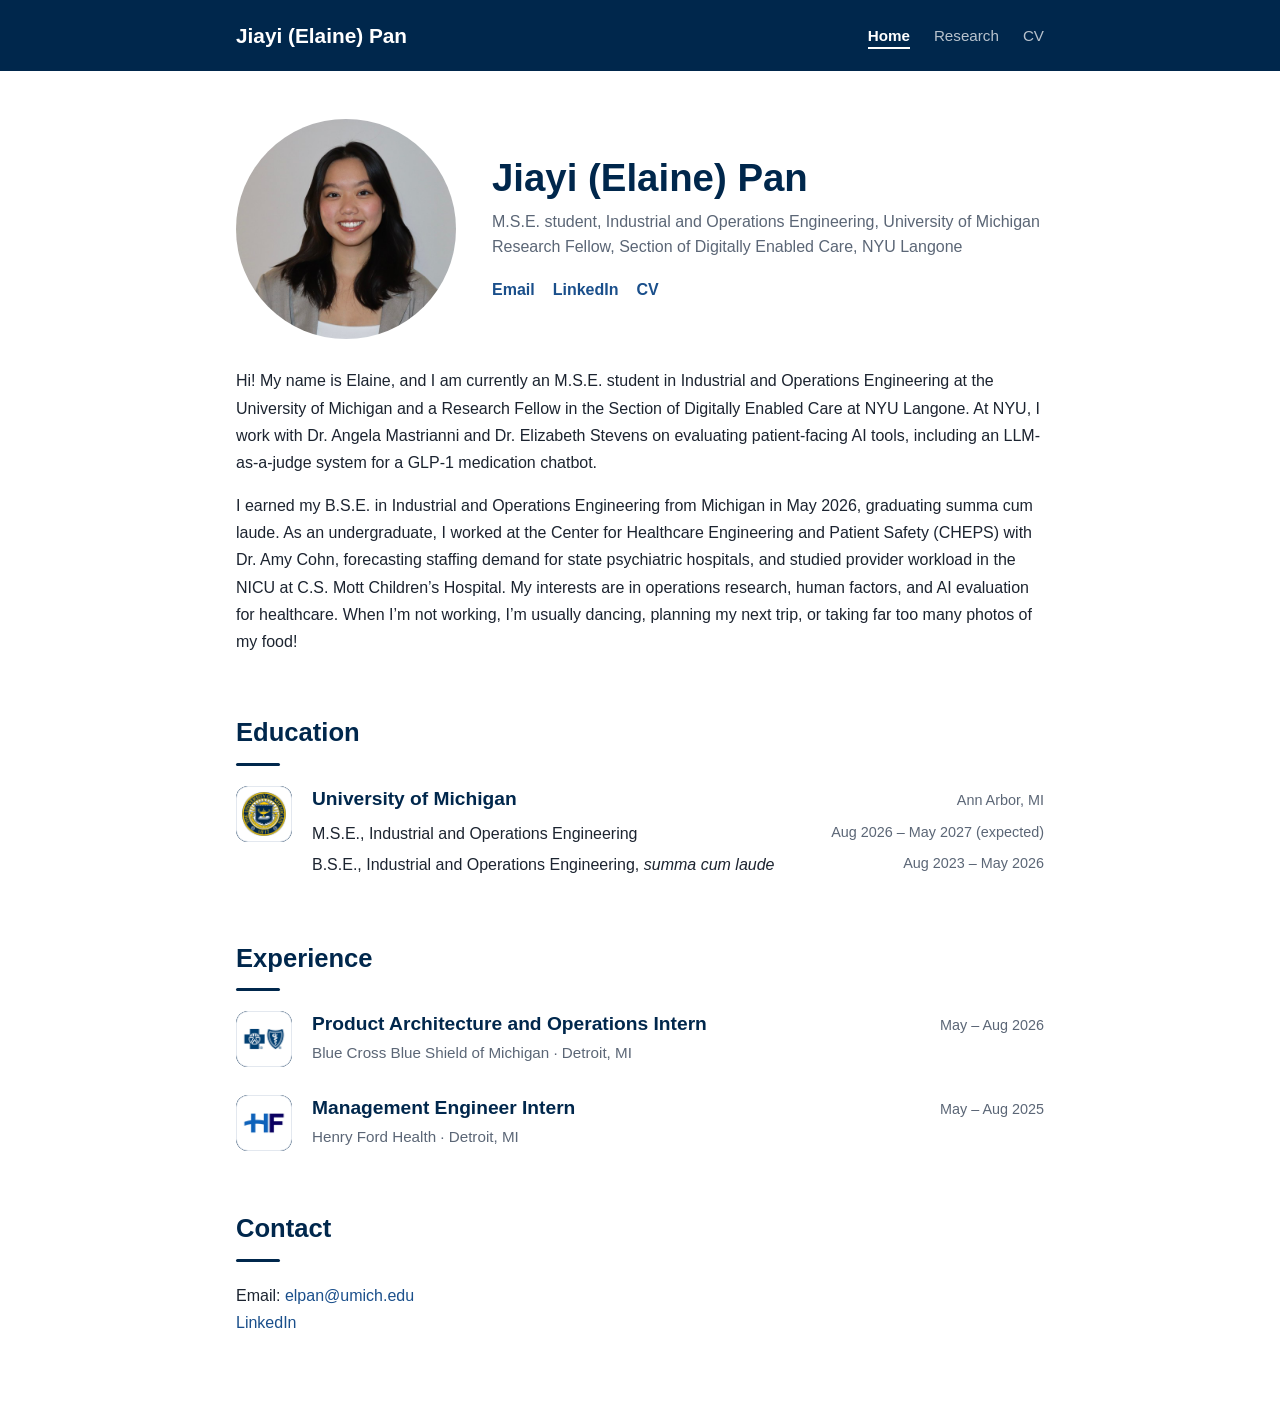
==== commit 2f460ba4: "Use NYU Langone name and drop photo border Co-Authored-By: Claude Opus 5.5 <noreply@anthropic.com> C" ====
--- a/index.html
+++ b/index.html
@@ -4,8 +4,8 @@
   <meta charset="utf-8">
   <meta name="viewport" content="width=device-width, initial-scale=1">
   <title>Jiayi (Elaine) Pan</title>
-  <meta name="description" content="Jiayi (Elaine) Pan: M.S.E. student in Industrial and Operations Engineering at the University of Michigan and Research Fellow at NYU Grossman School of Medicine.">
-  <link rel="stylesheet" href="assets/css/style.css?v=4">
+  <meta name="description" content="Jiayi (Elaine) Pan: M.S.E. student in Industrial and Operations Engineering at the University of Michigan and Research Fellow at NYU Langone.">
+  <link rel="stylesheet" href="assets/css/style.css?v=5">
 </head>
 <body>
   <header class="site-header">
@@ -25,7 +25,7 @@
       <div>
         <h1>Jiayi (Elaine) Pan</h1>
         <p class="subtitle">M.S.E. student, Industrial and Operations Engineering, University of Michigan<br>
-          Research Fellow, Section of Digitally Enabled Care, NYU Grossman School of Medicine</p>
+          Research Fellow, Section of Digitally Enabled Care, NYU Langone</p>
         <div class="links">
           <a href="mailto:elpan@umich.edu">Email</a>
           <a href="https://www.linkedin.com/in/elaine-pan-384683247">LinkedIn</a>
@@ -34,7 +34,7 @@
       </div>
     </section>
 
-    <p>Hi! My name is Elaine, and I am currently an M.S.E. student in Industrial and Operations Engineering at the University of Michigan and a Research Fellow in the Section of Digitally Enabled Care at NYU Grossman School of Medicine. At NYU, I work with Dr. Angela Mastrianni and Dr. Elizabeth Stevens on evaluating patient-facing AI tools, including an LLM-as-a-judge system for a GLP-1 medication chatbot.</p>
+    <p>Hi! My name is Elaine, and I am currently an M.S.E. student in Industrial and Operations Engineering at the University of Michigan and a Research Fellow in the Section of Digitally Enabled Care at NYU Langone. At NYU, I work with Dr. Angela Mastrianni and Dr. Elizabeth Stevens on evaluating patient-facing AI tools, including an LLM-as-a-judge system for a GLP-1 medication chatbot.</p>
     <p>I earned my B.S.E. in Industrial and Operations Engineering from Michigan in May 2026, graduating summa cum laude. As an undergraduate, I worked at the Center for Healthcare Engineering and Patient Safety (CHEPS) with Dr. Amy Cohn, forecasting staffing demand for state psychiatric hospitals, and studied provider workload in the NICU at C.S. Mott Children&rsquo;s Hospital. My interests are in operations research, human factors, and AI evaluation for healthcare. When I&rsquo;m not working, I&rsquo;m usually dancing, planning my next trip, or taking far too many photos of my food!</p>
 
     <h2>Education</h2>
--- a/assets/css/style.css
+++ b/assets/css/style.css
@@ -99,8 +99,6 @@
   object-fit: cover;
   border-radius: 50%;
   flex-shrink: 0;
-  border: 4px solid var(--bg);
-  box-shadow: 0 0 0 2px var(--accent), 0 10px 30px rgba(0, 39, 76, 0.18);
 }
 .profile .subtitle { color: var(--muted); margin: 0 0 16px; line-height: 1.55; }
 .links { display: flex; flex-wrap: wrap; gap: 6px 18px; }
